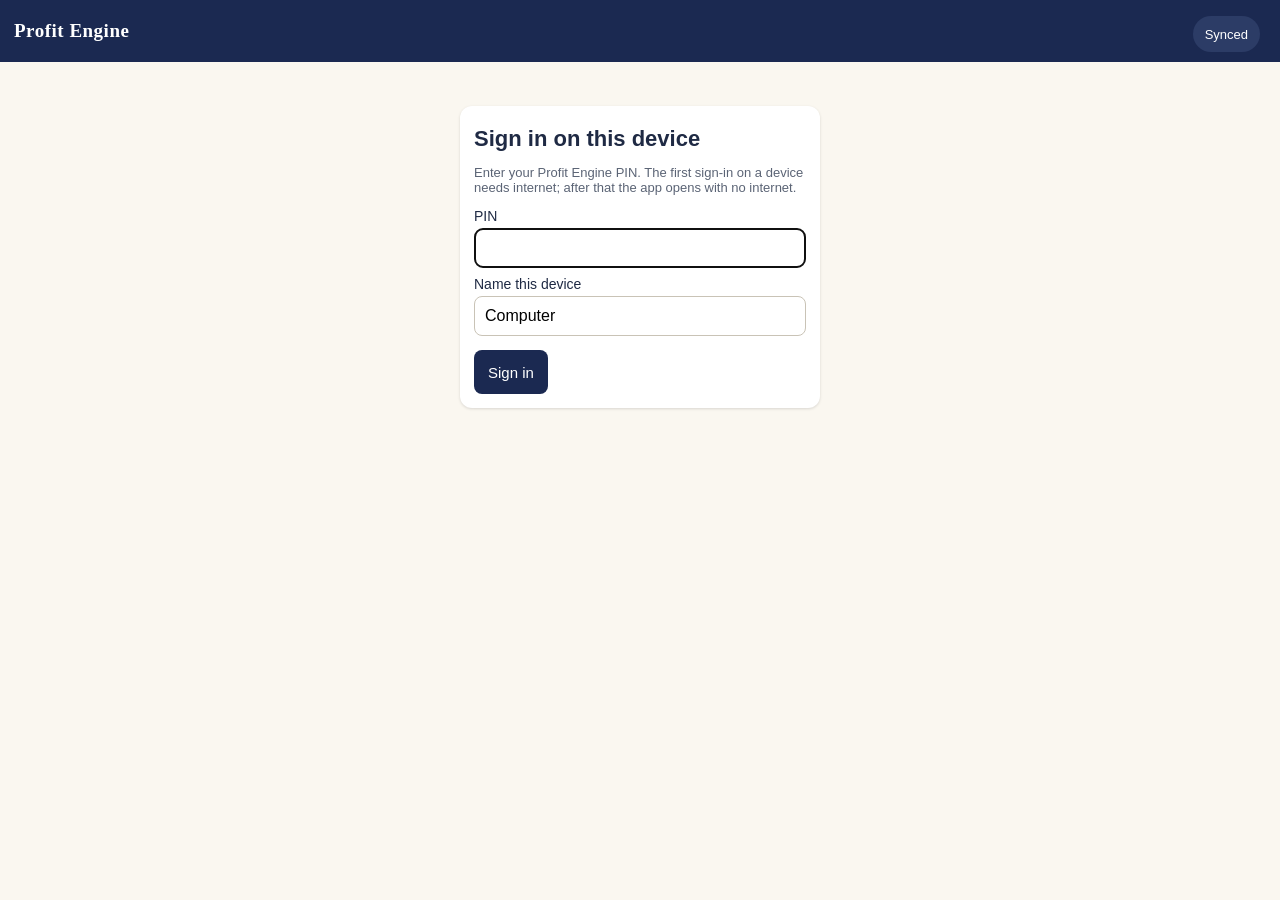
==== index.html @ fb8f8085 "Profit Engine offline app v1.5" ====
<!doctype html>
<html lang="en">
<head>
<meta charset="utf-8">
<meta name="viewport" content="width=device-width, initial-scale=1, viewport-fit=cover">
<meta name="theme-color" content="#1B2951">
<title>Crispus Profit Engine</title>
<link rel="manifest" href="manifest.webmanifest">
<link rel="apple-touch-icon" href="apple-touch-icon.png">
<meta name="apple-mobile-web-app-capable" content="yes">
<link rel="stylesheet" href="styles.css">
</head>
<body>
<header class="top">
  <a class="brand" href="#/">Profit Engine</a>
  <button id="netBtn" class="net" type="button" aria-label="Sync status">…</button>
</header>
<main id="app"><p class="muted">Loading…</p></main>
<script src="config.js"></script>
<script src="app.js"></script>
</body>
</html>
---- styles.css ----
:root{--navy:#1B2951;--gold:#C9A961;--cream:#FAF7F0;--ink:#1f2a44;--muted:#5b6475;--line:#e6e1d6;--bad:#b3261e;--ok:#1b7f3b}
*{box-sizing:border-box}
body{margin:0;background:var(--cream);color:var(--ink);font-family:Arial,Helvetica,sans-serif;font-size:16px;-webkit-text-size-adjust:100%}
.top{position:sticky;top:0;z-index:5;display:flex;justify-content:space-between;align-items:center;gap:8px;padding:10px 14px;padding-top:max(10px,env(safe-area-inset-top));background:var(--navy);color:#fff}
.brand{color:#fff;text-decoration:none;font-family:Georgia,serif;font-weight:bold;font-size:19px;letter-spacing:.5px}
.net{min-height:36px;border:0;border-radius:99px;padding:6px 12px;font-size:13px;background:#2c3c66;color:#fff;cursor:pointer}
.net.off{background:#8a4b00}.net.wait{background:#6b5a1e}
main{max-width:1000px;margin:auto;padding:14px}
h1{font-size:22px;margin:6px 0 10px}h2{font-size:17px;margin:0 0 8px}
a{color:var(--navy)}
.card{background:#fff;border-radius:12px;padding:14px;margin:12px 0;box-shadow:0 1px 3px #0002}
.grid{display:grid;grid-template-columns:repeat(auto-fit,minmax(240px,1fr));gap:12px}
.grid .card{margin:0}
.k{font-size:22px;font-weight:bold;margin:4px 0}
.muted{color:var(--muted);font-size:13px}
.bad{color:var(--bad);font-weight:bold}.ok{color:var(--ok);font-weight:bold}
.msg{padding:12px;border-radius:10px;margin:10px 0;background:#e8f5ec;color:#1b5e20}
.msg.err{background:#fdecea;color:#8a1c12}
.pill{background:#e9e4d8;border-radius:99px;padding:2px 8px;font-size:12px}
.btn,button{display:inline-flex;align-items:center;justify-content:center;min-height:44px;background:var(--navy);color:#fff;border:0;border-radius:8px;padding:10px 14px;margin:6px 6px 0 0;font-size:15px;text-decoration:none;cursor:pointer;font-family:inherit}
.btn.light,button.light{background:#e9e4d8;color:var(--ink)}
.btn.small,button.small{min-height:36px;padding:6px 10px;font-size:13px}
label{display:block;margin:8px 0;font-size:14px}
input,select,textarea{display:block;width:100%;margin-top:4px;padding:10px;border:1px solid #c9c3b6;border-radius:8px;font:inherit;font-size:16px;background:#fff}
table{border-collapse:collapse;width:100%;font-size:14px}
td,th{border-bottom:1px solid var(--line);padding:8px 6px;text-align:left;vertical-align:top}
.scroll{overflow-x:auto}
.bar{height:10px;background:var(--gold);border-radius:5px}
.nav{display:flex;flex-wrap:nowrap;overflow-x:auto;gap:0;position:sticky;top:56px;z-index:4;background:var(--cream);padding:4px 0;-webkit-overflow-scrolling:touch}.nav .btn{flex:0 0 auto}
ul.iss{margin:6px 0;padding-left:18px;font-size:14px}ul.iss li{margin:6px 0}
details summary{cursor:pointer;min-height:44px;display:flex;align-items:center;font-weight:bold;color:var(--navy)}
.pin{max-width:360px;margin:30px auto}
.pending{border-left:4px solid var(--gold)}
@media (max-width:600px){.k{font-size:20px}td,th{padding:7px 4px}}
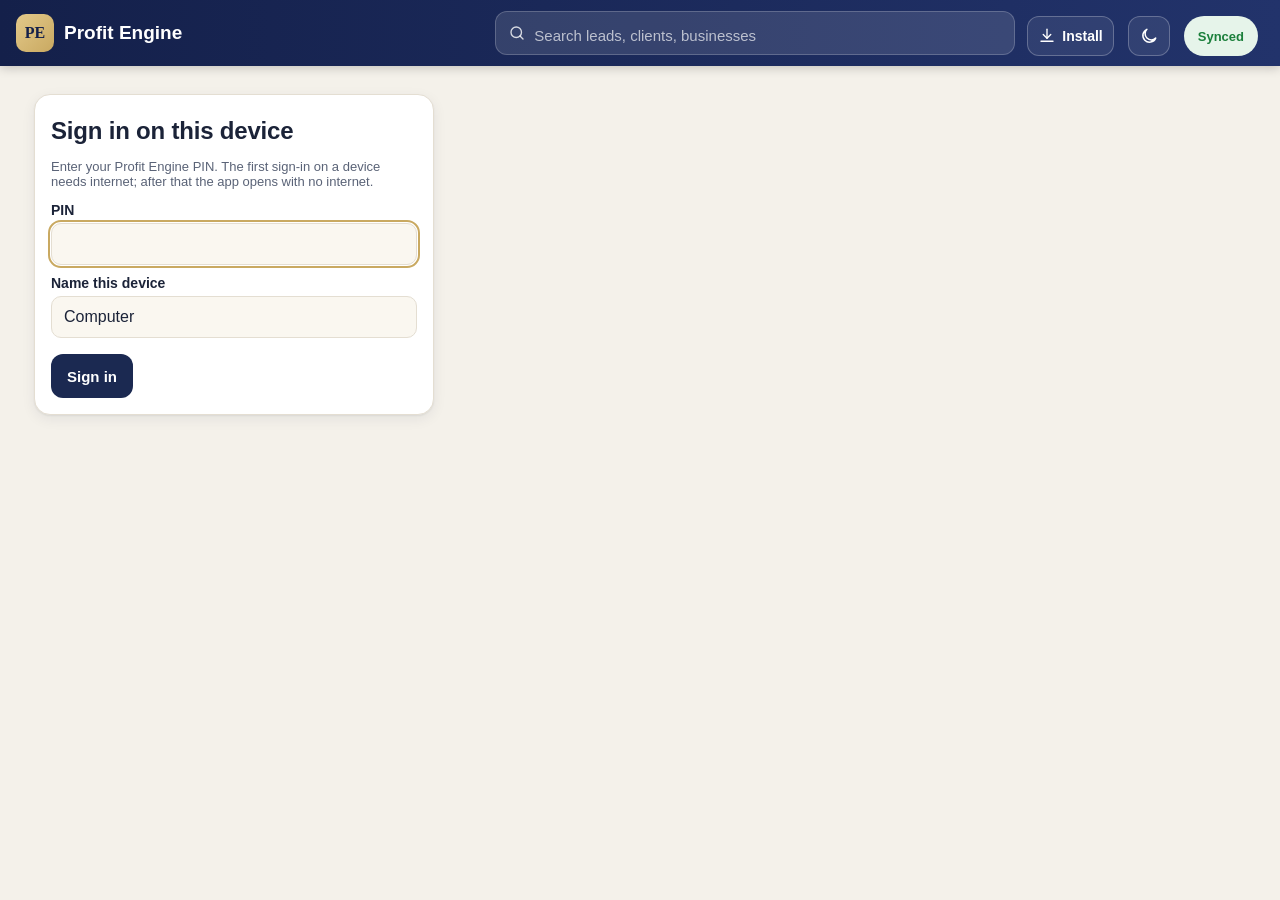
==== commit e97ecbc4: "v1.6 command-center look (dashboard, leads board, search, quick add, dark mode, install button)" ====
--- a/index.html
+++ b/index.html
@@ -1,22 +1,32 @@
 <!doctype html>
-<html lang="en">
+<html lang="en" data-theme="light">
 <head>
 <meta charset="utf-8">
 <meta name="viewport" content="width=device-width, initial-scale=1, viewport-fit=cover">
-<meta name="theme-color" content="#1B2951">
+<meta name="theme-color" content="#14204A">
 <title>Crispus Profit Engine</title>
 <link rel="manifest" href="manifest.webmanifest">
 <link rel="apple-touch-icon" href="apple-touch-icon.png">
 <meta name="apple-mobile-web-app-capable" content="yes">
+<meta name="apple-mobile-web-app-status-bar-style" content="black-translucent">
 <link rel="stylesheet" href="styles.css">
 </head>
 <body>
 <header class="top">
-  <a class="brand" href="#/">Profit Engine</a>
-  <button id="netBtn" class="net" type="button" aria-label="Sync status">…</button>
+  <a class="brand" href="#/"><span class="logo">PE</span><span class="bname">Profit Engine</span></a>
+  <form id="searchForm" class="search" role="search"><span id="searchIco" class="sico"></span><input name="q" type="search" placeholder="Search leads, clients, businesses" aria-label="Search"></form>
+  <div class="tools">
+    <button id="installBtn" class="tbtn" type="button" data-ui="install" aria-label="Install app" hidden></button>
+    <button id="themeBtn" class="tbtn" type="button" data-ui="theme" aria-label="Light or dark"></button>
+    <button id="netBtn" class="net" type="button" aria-label="Sync status">…</button>
+  </div>
 </header>
+<nav id="nav" class="nav-main" aria-label="Main"></nav>
 <main id="app"><p class="muted">Loading…</p></main>
+<button id="fab" class="fab" type="button" data-ui="quick" aria-label="Quick add"></button>
+<div id="sheet" class="sheet"></div>
 <script src="config.js"></script>
 <script src="app.js"></script>
+<script src="ui.js"></script>
 </body>
 </html>
--- a/styles.css
+++ b/styles.css
@@ -1,34 +1,114 @@
-:root{--navy:#1B2951;--gold:#C9A961;--cream:#FAF7F0;--ink:#1f2a44;--muted:#5b6475;--line:#e6e1d6;--bad:#b3261e;--ok:#1b7f3b}
+/* Crispus Profit Engine — command-center look (v1.6). Navy + gold brand, light and dark themes. */
+:root{--navy:#14204A;--navy2:#1B2951;--gold:#C9A961;--gold2:#E3C98A;--bg:#F4F1EA;--panel:#FFFFFF;--panel2:#FAF7F0;--ink:#1B2338;--muted:#5A6377;--line:#E4DED2;
+  --bad:#B3261E;--badbg:#FDECEA;--ok:#1B7F3B;--okbg:#E6F4EA;--warn:#9A5B00;--warnbg:#FFF3DF;--acc:#2F5FB8;--accbg:#E7EEFB;--shadow:0 1px 2px #0000000f,0 4px 14px #14204a12;--r:16px}
+[data-theme=dark]{--bg:#0C1226;--panel:#151D38;--panel2:#1B2546;--ink:#EEF1F8;--muted:#A5AEC4;--line:#2A3558;--badbg:#3A1D22;--bad:#FF8A80;--okbg:#14322A;--ok:#6EDC94;
+  --warnbg:#3A2C12;--warn:#F2C26B;--accbg:#1B2B55;--acc:#8EB2FF;--shadow:0 1px 2px #0006,0 6px 18px #0005}
 *{box-sizing:border-box}
-body{margin:0;background:var(--cream);color:var(--ink);font-family:Arial,Helvetica,sans-serif;font-size:16px;-webkit-text-size-adjust:100%}
-.top{position:sticky;top:0;z-index:5;display:flex;justify-content:space-between;align-items:center;gap:8px;padding:10px 14px;padding-top:max(10px,env(safe-area-inset-top));background:var(--navy);color:#fff}
-.brand{color:#fff;text-decoration:none;font-family:Georgia,serif;font-weight:bold;font-size:19px;letter-spacing:.5px}
-.net{min-height:36px;border:0;border-radius:99px;padding:6px 12px;font-size:13px;background:#2c3c66;color:#fff;cursor:pointer}
-.net.off{background:#8a4b00}.net.wait{background:#6b5a1e}
-main{max-width:1000px;margin:auto;padding:14px}
-h1{font-size:22px;margin:6px 0 10px}h2{font-size:17px;margin:0 0 8px}
-a{color:var(--navy)}
-.card{background:#fff;border-radius:12px;padding:14px;margin:12px 0;box-shadow:0 1px 3px #0002}
-.grid{display:grid;grid-template-columns:repeat(auto-fit,minmax(240px,1fr));gap:12px}
-.grid .card{margin:0}
-.k{font-size:22px;font-weight:bold;margin:4px 0}
+html,body{margin:0;background:var(--bg);color:var(--ink);font-family:"Segoe UI",Roboto,Inter,Arial,sans-serif;font-size:16px;-webkit-text-size-adjust:100%}
+a{color:var(--acc)}
+.ico{flex:0 0 auto;vertical-align:middle}
+/* top bar */
+.top{position:sticky;top:0;z-index:20;display:flex;align-items:center;gap:12px;padding:10px 16px;padding-top:max(10px,env(safe-area-inset-top));
+  background:linear-gradient(90deg,var(--navy),#22336B);color:#fff;box-shadow:0 2px 10px #0003}
+.brand{display:flex;align-items:center;gap:10px;color:#fff;text-decoration:none;font-weight:700;font-size:19px;white-space:nowrap}
+.logo{display:inline-grid;place-items:center;width:38px;height:38px;border-radius:10px;background:linear-gradient(135deg,var(--gold2),var(--gold));color:var(--navy);font-family:Georgia,serif;font-weight:700;font-size:16px}
+.search{flex:1;max-width:520px;display:none;align-items:center;gap:8px;background:#ffffff1f;border:1px solid #ffffff33;border-radius:12px;padding:0 12px;margin-left:auto}
+.search input{flex:1;background:transparent;border:0;color:#fff;font-size:15px;padding:10px 0;outline:none}.search input::placeholder{color:#ffffffaa}
+.sico{display:flex;color:#ffffffcc}
+.tools{display:flex;align-items:center;gap:8px;margin-left:auto}
+.search+.tools{margin-left:0}
+.tbtn{display:inline-flex;align-items:center;gap:6px;min-height:40px;min-width:40px;justify-content:center;border-radius:12px;border:1px solid #ffffff40;background:#ffffff14;color:#fff;font-size:14px;cursor:pointer;padding:0 10px}
+.tbtn span{display:none}
+.net{min-height:40px;border:0;border-radius:99px;padding:0 14px;font-size:13px;font-weight:600;background:var(--okbg);color:var(--ok);cursor:pointer;white-space:nowrap}
+.net.off{background:#FFE2BF;color:#7A3E00}.net.wait{background:#FFF0C2;color:#6B4E00}
+/* layout + nav */
+main{max-width:1240px;margin:0 auto;padding:16px 14px 110px}
+.nav-main{position:fixed;z-index:15;left:0;right:0;bottom:0;display:none;justify-content:space-around;background:var(--panel);border-top:1px solid var(--line);padding:6px 4px max(6px,env(safe-area-inset-bottom));box-shadow:0 -4px 14px #0000000d}
+body.signed-in .nav-main{display:flex}
+.nav-main a{position:relative;display:flex;flex-direction:column;align-items:center;gap:3px;min-width:52px;padding:6px 8px;border-radius:12px;color:var(--muted);text-decoration:none;font-size:12px;font-weight:600}
+.nav-main a.on{color:var(--navy2);background:var(--accbg)}[data-theme=dark] .nav-main a.on{color:#fff}
+.badge{position:absolute;top:0;right:8px;min-width:18px;height:18px;padding:0 5px;border-radius:9px;background:var(--bad);color:#fff;font-size:11px;line-height:18px;text-align:center}
+[data-theme=dark] .badge{color:#2a0b08}
+.fab{position:fixed;z-index:16;right:18px;bottom:88px;width:58px;height:58px;border-radius:18px;border:0;background:linear-gradient(135deg,var(--gold2),var(--gold));color:var(--navy);box-shadow:0 8px 22px #0004;display:none;place-items:center;cursor:pointer}
+body.signed-in .fab{display:grid}
+@media (min-width:900px){
+  .search{display:flex}.tbtn span{display:inline}
+  .nav-main{top:68px;bottom:0;right:auto;width:220px;flex-direction:column;justify-content:flex-start;gap:4px;padding:16px 12px;border-top:0;border-right:1px solid var(--line);box-shadow:none}
+  .nav-main a{flex-direction:row;gap:12px;font-size:15px;padding:12px 14px;min-width:0}
+  .badge{position:static;margin-left:auto}
+  body.signed-in main{margin-left:220px;padding:24px 28px 60px}
+  .fab{bottom:28px;right:28px}
+}
+/* text + basics */
+h1{font-size:24px;margin:6px 0 14px;letter-spacing:-.2px}h2{font-size:17px;margin:0;display:flex;align-items:center;gap:8px}
 .muted{color:var(--muted);font-size:13px}
-.bad{color:var(--bad);font-weight:bold}.ok{color:var(--ok);font-weight:bold}
-.msg{padding:12px;border-radius:10px;margin:10px 0;background:#e8f5ec;color:#1b5e20}
-.msg.err{background:#fdecea;color:#8a1c12}
-.pill{background:#e9e4d8;border-radius:99px;padding:2px 8px;font-size:12px}
-.btn,button{display:inline-flex;align-items:center;justify-content:center;min-height:44px;background:var(--navy);color:#fff;border:0;border-radius:8px;padding:10px 14px;margin:6px 6px 0 0;font-size:15px;text-decoration:none;cursor:pointer;font-family:inherit}
-.btn.light,button.light{background:#e9e4d8;color:var(--ink)}
-.btn.small,button.small{min-height:36px;padding:6px 10px;font-size:13px}
-label{display:block;margin:8px 0;font-size:14px}
-input,select,textarea{display:block;width:100%;margin-top:4px;padding:10px;border:1px solid #c9c3b6;border-radius:8px;font:inherit;font-size:16px;background:#fff}
+.bad{color:var(--bad);font-weight:700}.ok{color:var(--ok);font-weight:700}
+.msg{padding:12px 14px;border-radius:12px;margin:10px 0;background:var(--okbg);color:var(--ok);font-weight:600}
+.msg.err{background:var(--badbg);color:var(--bad)}
+.pill{background:var(--panel2);border:1px solid var(--line);border-radius:99px;padding:2px 10px;font-size:12px;font-weight:700;color:var(--muted)}
+.btn,button{display:inline-flex;align-items:center;justify-content:center;gap:6px;min-height:44px;background:var(--navy2);color:#fff;border:0;border-radius:12px;padding:10px 16px;margin:6px 6px 0 0;font-size:15px;font-weight:600;text-decoration:none;cursor:pointer;font-family:inherit}
+[data-theme=dark] .btn:not(.light):not(.gold),[data-theme=dark] button:not(.light):not(.gold):not(.net):not(.tbtn):not(.fab){background:#2F4B9A}
+.btn.light,button.light{background:var(--panel2);color:var(--ink);border:1px solid var(--line)}
+.btn.small,button.small{min-height:36px;padding:6px 10px;font-size:13px;border-radius:10px}
+.btn.gold,button.gold{background:linear-gradient(135deg,var(--gold2),var(--gold));color:var(--navy);box-shadow:0 4px 12px #c9a96155}
+.wide{width:100%}
+label{display:block;margin:10px 0;font-size:14px;font-weight:600}
+input,select,textarea{display:block;width:100%;margin-top:5px;padding:11px 12px;border:1px solid var(--line);border-radius:10px;font:inherit;font-size:16px;font-weight:400;background:var(--panel2);color:var(--ink)}
+input:focus,select:focus,textarea:focus{outline:2px solid var(--gold);outline-offset:1px}
 table{border-collapse:collapse;width:100%;font-size:14px}
-td,th{border-bottom:1px solid var(--line);padding:8px 6px;text-align:left;vertical-align:top}
+td,th{border-bottom:1px solid var(--line);padding:9px 6px;text-align:left;vertical-align:top}
 .scroll{overflow-x:auto}
-.bar{height:10px;background:var(--gold);border-radius:5px}
-.nav{display:flex;flex-wrap:nowrap;overflow-x:auto;gap:0;position:sticky;top:56px;z-index:4;background:var(--cream);padding:4px 0;-webkit-overflow-scrolling:touch}.nav .btn{flex:0 0 auto}
+details summary{cursor:pointer;min-height:44px;display:flex;align-items:center;font-weight:700;color:var(--acc)}
+.pin{max-width:400px;margin:40px auto}
+.pending{box-shadow:inset 4px 0 0 var(--gold)}
+/* hero + kpis */
+.hero{display:flex;flex-wrap:wrap;align-items:flex-end;justify-content:space-between;gap:14px;padding:22px;border-radius:22px;color:#fff;
+  background:radial-gradient(120% 140% at 100% 0,#2D4690 0,transparent 55%),linear-gradient(135deg,var(--navy),#22336B);box-shadow:var(--shadow);margin-bottom:14px}
+.hero h1{margin:4px 0;font-size:26px;color:#fff}.eyebrow{color:var(--gold2);font-weight:700;font-size:14px}.sub{color:#ffffffcc;font-size:14px}
+.hero .btn{margin:0}
+.kpis{display:grid;grid-template-columns:repeat(2,1fr);gap:12px;margin-bottom:14px}
+@media (min-width:700px){.kpis{grid-template-columns:repeat(3,1fr)}}@media (min-width:1100px){.kpis{grid-template-columns:repeat(6,1fr)}}
+.kpi{display:grid;grid-template-columns:auto 1fr;grid-template-rows:auto auto;column-gap:12px;align-items:center;padding:14px;border-radius:var(--r);background:var(--panel);border:1px solid var(--line);box-shadow:var(--shadow);text-decoration:none;color:var(--ink)}
+.kico{grid-row:1/3;display:grid;place-items:center;width:46px;height:46px;border-radius:12px;background:var(--accbg);color:var(--acc)}
+.kval{font-size:24px;font-weight:800;line-height:1.1}.kval small{font-size:14px;color:var(--muted);font-weight:600}.klab{font-size:13px;color:var(--muted);font-weight:600}
+.kpi.bad .kico{background:var(--badbg);color:var(--bad)}.kpi.good .kico{background:var(--okbg);color:var(--ok)}.kpi.warn .kico{background:var(--warnbg);color:var(--warn)}.kpi.accent .kico{background:var(--accbg);color:var(--acc)}
+/* panels */
+.cols{display:grid;grid-template-columns:1fr;gap:14px;margin-bottom:14px}@media (min-width:1000px){.cols{grid-template-columns:1fr 1fr}}
+.panel,.card{background:var(--panel);border:1px solid var(--line);border-radius:var(--r);padding:16px;box-shadow:var(--shadow)}
+.card{margin:12px 0}
+.ph{display:flex;align-items:center;justify-content:space-between;gap:10px;margin-bottom:10px}
+.link{font-weight:700;font-size:14px;text-decoration:none}
+.feed,.list{list-style:none;margin:0;padding:0}
+.feed li{display:flex;flex-wrap:wrap;align-items:baseline;gap:8px;padding:10px 0 10px 12px;border-left:3px solid var(--c,var(--gold));margin:8px 0;font-size:14px}
+.feed li>span:not(.bchip){flex:1 1 220px}.feed li a{font-weight:700;font-size:13px}
+.bchip{display:inline-block;padding:2px 8px;border-radius:7px;font-size:11px;font-weight:800;letter-spacing:.5px;color:var(--c);background:color-mix(in srgb,var(--c) 14%,transparent);border:1px solid color-mix(in srgb,var(--c) 35%,transparent)}
+.list li{display:flex;align-items:center;gap:10px;padding:10px 0;border-bottom:1px solid var(--line)}.list li>div{flex:1;min-width:0}.list li:last-child{border-bottom:0}
+.btiles{display:grid;gap:10px}
+.btile{display:flex;align-items:center;gap:14px;padding:12px;border-radius:14px;border:1px solid var(--line);background:var(--panel2);text-decoration:none;color:var(--ink);border-left:5px solid var(--c)}
+.btile:hover{transform:translateY(-1px);box-shadow:var(--shadow)}
+.ring{color:var(--ink);flex:0 0 auto}.bt{min-width:0}.bn{font-weight:800;font-size:15px;margin-bottom:2px}
+.tag{display:inline-block;margin-top:6px;padding:2px 9px;border-radius:99px;font-size:12px;font-weight:700}.tag.bad{background:var(--badbg)}.tag.good{background:var(--okbg);color:var(--ok)}
+.stage{margin-left:auto;padding:3px 10px;border-radius:99px;font-size:12px;font-weight:700;background:var(--panel2);border:1px solid var(--line);color:var(--muted);white-space:nowrap}
+.s-new{background:var(--accbg);color:var(--acc)}.s-contacted,.s-consult{background:var(--warnbg);color:var(--warn)}.s-proposal{background:#EFE6FF;color:#6A3FC0}.s-won{background:var(--okbg);color:var(--ok)}.s-lost{background:var(--badbg);color:var(--bad)}
+.cov td,.cov th{text-align:center}.cov td:first-child{text-align:left}
+.dot{display:inline-block;width:14px;height:14px;border-radius:50%;border:2px solid var(--line);vertical-align:middle}.dot.on{background:var(--ok);border-color:var(--ok)}.dot.pend{background:var(--gold);border-color:var(--gold)}
+/* leads board */
+.filters{display:flex;flex-wrap:wrap;gap:8px;margin:8px 0}
+.fchip{padding:8px 14px;border-radius:99px;border:1px solid var(--line);background:var(--panel);color:var(--ink);text-decoration:none;font-weight:700;font-size:14px}
+.fchip.sm{padding:6px 12px;font-size:13px}.fchip.on{background:var(--navy2);color:#fff;border-color:var(--navy2)}
+.list.cards li{display:block}.lcard{border:1px solid var(--line)!important;border-left:5px solid var(--c)!important;border-radius:14px;padding:12px!important;margin:10px 0;background:var(--panel)}
+.lrow{display:flex;align-items:center;gap:10px;margin-bottom:4px}.moves{margin-top:4px}
+/* older screens (business, setup, listings, sync) inside the new look */
+.grid{display:grid;grid-template-columns:repeat(auto-fit,minmax(240px,1fr));gap:12px}.grid .card{margin:0}
+.k{font-size:24px;font-weight:800;margin:4px 0}.k a{text-decoration:none}
+.bar{height:10px;background:linear-gradient(90deg,var(--gold),var(--gold2));border-radius:5px}
+.nav{display:flex;flex-wrap:nowrap;overflow-x:auto;position:sticky;top:60px;z-index:4;background:var(--bg);padding:6px 0;-webkit-overflow-scrolling:touch}.nav .btn{flex:0 0 auto}
+.toolbar{display:flex;flex-wrap:wrap;margin-bottom:4px}
 ul.iss{margin:6px 0;padding-left:18px;font-size:14px}ul.iss li{margin:6px 0}
-details summary{cursor:pointer;min-height:44px;display:flex;align-items:center;font-weight:bold;color:var(--navy)}
-.pin{max-width:360px;margin:30px auto}
-.pending{border-left:4px solid var(--gold)}
-@media (max-width:600px){.k{font-size:20px}td,th{padding:7px 4px}}
+/* quick add sheet */
+.sheet{position:fixed;inset:0;z-index:30;display:none;align-items:flex-end;justify-content:center;background:#0a1020aa}
+.sheet.open{display:flex}
+.sheet-card{width:100%;max-width:520px;max-height:90vh;overflow:auto;background:var(--panel);color:var(--ink);border-radius:22px 22px 0 0;padding:18px 18px max(18px,env(safe-area-inset-bottom))}
+@media (min-width:700px){.sheet{align-items:center}.sheet-card{border-radius:22px}}
+.seg{display:flex;background:var(--panel2);border:1px solid var(--line);border-radius:12px;padding:3px;margin:4px 0 6px}.seg button{flex:1;margin:0;background:transparent;color:var(--muted);min-height:40px}.seg button.on{background:var(--navy2);color:#fff}
+@media (max-width:600px){.k{font-size:20px}td,th{padding:8px 4px}h1{font-size:22px}.hero h1{font-size:23px}}
